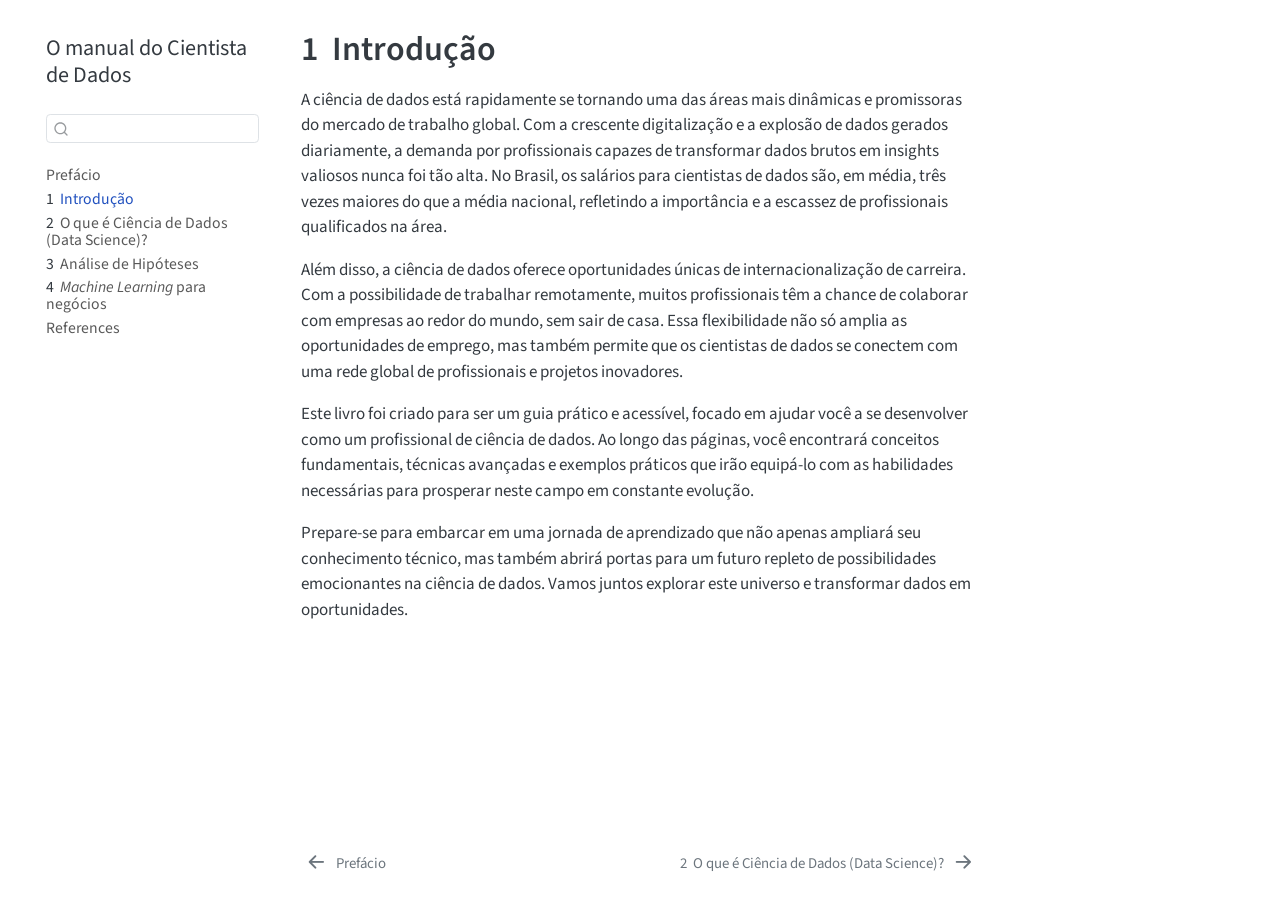
==== docs/intro.html @ 2fdbcfc5 "chore: update deploy" ====
<!DOCTYPE html>
<html xmlns="http://www.w3.org/1999/xhtml" lang="en" xml:lang="en"><head>

<meta charset="utf-8">
<meta name="generator" content="quarto-1.5.57">

<meta name="viewport" content="width=device-width, initial-scale=1.0, user-scalable=yes">


<title>1&nbsp; Introdução – O manual do Cientista de Dados</title>
<style>
code{white-space: pre-wrap;}
span.smallcaps{font-variant: small-caps;}
div.columns{display: flex; gap: min(4vw, 1.5em);}
div.column{flex: auto; overflow-x: auto;}
div.hanging-indent{margin-left: 1.5em; text-indent: -1.5em;}
ul.task-list{list-style: none;}
ul.task-list li input[type="checkbox"] {
  width: 0.8em;
  margin: 0 0.8em 0.2em -1em; /* quarto-specific, see https://github.com/quarto-dev/quarto-cli/issues/4556 */ 
  vertical-align: middle;
}
</style>


<script src="site_libs/quarto-nav/quarto-nav.js"></script>
<script src="site_libs/quarto-nav/headroom.min.js"></script>
<script src="site_libs/clipboard/clipboard.min.js"></script>
<script src="site_libs/quarto-search/autocomplete.umd.js"></script>
<script src="site_libs/quarto-search/fuse.min.js"></script>
<script src="site_libs/quarto-search/quarto-search.js"></script>
<meta name="quarto:offset" content="./">
<link href="./o_que_e_ds.html" rel="next">
<link href="./index.html" rel="prev">
<script src="site_libs/quarto-html/quarto.js"></script>
<script src="site_libs/quarto-html/popper.min.js"></script>
<script src="site_libs/quarto-html/tippy.umd.min.js"></script>
<script src="site_libs/quarto-html/anchor.min.js"></script>
<link href="site_libs/quarto-html/tippy.css" rel="stylesheet">
<link href="site_libs/quarto-html/quarto-syntax-highlighting.css" rel="stylesheet" id="quarto-text-highlighting-styles">
<script src="site_libs/bootstrap/bootstrap.min.js"></script>
<link href="site_libs/bootstrap/bootstrap-icons.css" rel="stylesheet">
<link href="site_libs/bootstrap/bootstrap.min.css" rel="stylesheet" id="quarto-bootstrap" data-mode="light">
<script id="quarto-search-options" type="application/json">{
  "location": "sidebar",
  "copy-button": false,
  "collapse-after": 3,
  "panel-placement": "start",
  "type": "textbox",
  "limit": 50,
  "keyboard-shortcut": [
    "f",
    "/",
    "s"
  ],
  "show-item-context": false,
  "language": {
    "search-no-results-text": "No results",
    "search-matching-documents-text": "matching documents",
    "search-copy-link-title": "Copy link to search",
    "search-hide-matches-text": "Hide additional matches",
    "search-more-match-text": "more match in this document",
    "search-more-matches-text": "more matches in this document",
    "search-clear-button-title": "Clear",
    "search-text-placeholder": "",
    "search-detached-cancel-button-title": "Cancel",
    "search-submit-button-title": "Submit",
    "search-label": "Search"
  }
}</script>


</head>

<body class="nav-sidebar floating">

<div id="quarto-search-results"></div>
  <header id="quarto-header" class="headroom fixed-top">
  <nav class="quarto-secondary-nav">
    <div class="container-fluid d-flex">
      <button type="button" class="quarto-btn-toggle btn" data-bs-toggle="collapse" role="button" data-bs-target=".quarto-sidebar-collapse-item" aria-controls="quarto-sidebar" aria-expanded="false" aria-label="Toggle sidebar navigation" onclick="if (window.quartoToggleHeadroom) { window.quartoToggleHeadroom(); }">
        <i class="bi bi-layout-text-sidebar-reverse"></i>
      </button>
        <nav class="quarto-page-breadcrumbs" aria-label="breadcrumb"><ol class="breadcrumb"><li class="breadcrumb-item"><a href="./intro.html"><span class="chapter-number">1</span>&nbsp; <span class="chapter-title">Introdução</span></a></li></ol></nav>
        <a class="flex-grow-1" role="navigation" data-bs-toggle="collapse" data-bs-target=".quarto-sidebar-collapse-item" aria-controls="quarto-sidebar" aria-expanded="false" aria-label="Toggle sidebar navigation" onclick="if (window.quartoToggleHeadroom) { window.quartoToggleHeadroom(); }">      
        </a>
      <button type="button" class="btn quarto-search-button" aria-label="Search" onclick="window.quartoOpenSearch();">
        <i class="bi bi-search"></i>
      </button>
    </div>
  </nav>
</header>
<!-- content -->
<div id="quarto-content" class="quarto-container page-columns page-rows-contents page-layout-article">
<!-- sidebar -->
  <nav id="quarto-sidebar" class="sidebar collapse collapse-horizontal quarto-sidebar-collapse-item sidebar-navigation floating overflow-auto">
    <div class="pt-lg-2 mt-2 text-left sidebar-header">
    <div class="sidebar-title mb-0 py-0">
      <a href="./">O manual do Cientista de Dados</a> 
    </div>
      </div>
        <div class="mt-2 flex-shrink-0 align-items-center">
        <div class="sidebar-search">
        <div id="quarto-search" class="" title="Search"></div>
        </div>
        </div>
    <div class="sidebar-menu-container"> 
    <ul class="list-unstyled mt-1">
        <li class="sidebar-item">
  <div class="sidebar-item-container"> 
  <a href="./index.html" class="sidebar-item-text sidebar-link">
 <span class="menu-text">Prefácio</span></a>
  </div>
</li>
        <li class="sidebar-item">
  <div class="sidebar-item-container"> 
  <a href="./intro.html" class="sidebar-item-text sidebar-link active">
 <span class="menu-text"><span class="chapter-number">1</span>&nbsp; <span class="chapter-title">Introdução</span></span></a>
  </div>
</li>
        <li class="sidebar-item">
  <div class="sidebar-item-container"> 
  <a href="./o_que_e_ds.html" class="sidebar-item-text sidebar-link">
 <span class="menu-text"><span class="chapter-number">2</span>&nbsp; <span class="chapter-title">O que é Ciência de Dados (Data Science)?</span></span></a>
  </div>
</li>
        <li class="sidebar-item">
  <div class="sidebar-item-container"> 
  <a href="./teste_de_hipoteses.html" class="sidebar-item-text sidebar-link">
 <span class="menu-text"><span class="chapter-number">3</span>&nbsp; <span class="chapter-title">Análise de Hipóteses</span></span></a>
  </div>
</li>
        <li class="sidebar-item">
  <div class="sidebar-item-container"> 
  <a href="./machine_learning.html" class="sidebar-item-text sidebar-link">
 <span class="menu-text"><span class="chapter-number">4</span>&nbsp; <span class="chapter-title"><em>Machine Learning</em> para negócios</span></span></a>
  </div>
</li>
        <li class="sidebar-item">
  <div class="sidebar-item-container"> 
  <a href="./references.html" class="sidebar-item-text sidebar-link">
 <span class="menu-text">References</span></a>
  </div>
</li>
    </ul>
    </div>
</nav>
<div id="quarto-sidebar-glass" class="quarto-sidebar-collapse-item" data-bs-toggle="collapse" data-bs-target=".quarto-sidebar-collapse-item"></div>
<!-- margin-sidebar -->
    <div id="quarto-margin-sidebar" class="sidebar margin-sidebar zindex-bottom">
        
    </div>
<!-- main -->
<main class="content" id="quarto-document-content">

<header id="title-block-header" class="quarto-title-block default">
<div class="quarto-title">
<h1 class="title"><span class="chapter-number">1</span>&nbsp; <span class="chapter-title">Introdução</span></h1>
</div>



<div class="quarto-title-meta">

    
  
    
  </div>
  


</header>


<p>A ciência de dados está rapidamente se tornando uma das áreas mais dinâmicas e promissoras do mercado de trabalho global. Com a crescente digitalização e a explosão de dados gerados diariamente, a demanda por profissionais capazes de transformar dados brutos em insights valiosos nunca foi tão alta. No Brasil, os salários para cientistas de dados são, em média, três vezes maiores do que a média nacional, refletindo a importância e a escassez de profissionais qualificados na área.</p>
<p>Além disso, a ciência de dados oferece oportunidades únicas de internacionalização de carreira. Com a possibilidade de trabalhar remotamente, muitos profissionais têm a chance de colaborar com empresas ao redor do mundo, sem sair de casa. Essa flexibilidade não só amplia as oportunidades de emprego, mas também permite que os cientistas de dados se conectem com uma rede global de profissionais e projetos inovadores.</p>
<p>Este livro foi criado para ser um guia prático e acessível, focado em ajudar você a se desenvolver como um profissional de ciência de dados. Ao longo das páginas, você encontrará conceitos fundamentais, técnicas avançadas e exemplos práticos que irão equipá-lo com as habilidades necessárias para prosperar neste campo em constante evolução.</p>
<p>Prepare-se para embarcar em uma jornada de aprendizado que não apenas ampliará seu conhecimento técnico, mas também abrirá portas para um futuro repleto de possibilidades emocionantes na ciência de dados. Vamos juntos explorar este universo e transformar dados em oportunidades.</p>



</main> <!-- /main -->
<script id="quarto-html-after-body" type="application/javascript">
window.document.addEventListener("DOMContentLoaded", function (event) {
  const toggleBodyColorMode = (bsSheetEl) => {
    const mode = bsSheetEl.getAttribute("data-mode");
    const bodyEl = window.document.querySelector("body");
    if (mode === "dark") {
      bodyEl.classList.add("quarto-dark");
      bodyEl.classList.remove("quarto-light");
    } else {
      bodyEl.classList.add("quarto-light");
      bodyEl.classList.remove("quarto-dark");
    }
  }
  const toggleBodyColorPrimary = () => {
    const bsSheetEl = window.document.querySelector("link#quarto-bootstrap");
    if (bsSheetEl) {
      toggleBodyColorMode(bsSheetEl);
    }
  }
  toggleBodyColorPrimary();  
  const icon = "";
  const anchorJS = new window.AnchorJS();
  anchorJS.options = {
    placement: 'right',
    icon: icon
  };
  anchorJS.add('.anchored');
  const isCodeAnnotation = (el) => {
    for (const clz of el.classList) {
      if (clz.startsWith('code-annotation-')) {                     
        return true;
      }
    }
    return false;
  }
  const onCopySuccess = function(e) {
    // button target
    const button = e.trigger;
    // don't keep focus
    button.blur();
    // flash "checked"
    button.classList.add('code-copy-button-checked');
    var currentTitle = button.getAttribute("title");
    button.setAttribute("title", "Copied!");
    let tooltip;
    if (window.bootstrap) {
      button.setAttribute("data-bs-toggle", "tooltip");
      button.setAttribute("data-bs-placement", "left");
      button.setAttribute("data-bs-title", "Copied!");
      tooltip = new bootstrap.Tooltip(button, 
        { trigger: "manual", 
          customClass: "code-copy-button-tooltip",
          offset: [0, -8]});
      tooltip.show();    
    }
    setTimeout(function() {
      if (tooltip) {
        tooltip.hide();
        button.removeAttribute("data-bs-title");
        button.removeAttribute("data-bs-toggle");
        button.removeAttribute("data-bs-placement");
      }
      button.setAttribute("title", currentTitle);
      button.classList.remove('code-copy-button-checked');
    }, 1000);
    // clear code selection
    e.clearSelection();
  }
  const getTextToCopy = function(trigger) {
      const codeEl = trigger.previousElementSibling.cloneNode(true);
      for (const childEl of codeEl.children) {
        if (isCodeAnnotation(childEl)) {
          childEl.remove();
        }
      }
      return codeEl.innerText;
  }
  const clipboard = new window.ClipboardJS('.code-copy-button:not([data-in-quarto-modal])', {
    text: getTextToCopy
  });
  clipboard.on('success', onCopySuccess);
  if (window.document.getElementById('quarto-embedded-source-code-modal')) {
    // For code content inside modals, clipBoardJS needs to be initialized with a container option
    // TODO: Check when it could be a function (https://github.com/zenorocha/clipboard.js/issues/860)
    const clipboardModal = new window.ClipboardJS('.code-copy-button[data-in-quarto-modal]', {
      text: getTextToCopy,
      container: window.document.getElementById('quarto-embedded-source-code-modal')
    });
    clipboardModal.on('success', onCopySuccess);
  }
    var localhostRegex = new RegExp(/^(?:http|https):\/\/localhost\:?[0-9]*\//);
    var mailtoRegex = new RegExp(/^mailto:/);
      var filterRegex = new RegExp('/' + window.location.host + '/');
    var isInternal = (href) => {
        return filterRegex.test(href) || localhostRegex.test(href) || mailtoRegex.test(href);
    }
    // Inspect non-navigation links and adorn them if external
 	var links = window.document.querySelectorAll('a[href]:not(.nav-link):not(.navbar-brand):not(.toc-action):not(.sidebar-link):not(.sidebar-item-toggle):not(.pagination-link):not(.no-external):not([aria-hidden]):not(.dropdown-item):not(.quarto-navigation-tool):not(.about-link)');
    for (var i=0; i<links.length; i++) {
      const link = links[i];
      if (!isInternal(link.href)) {
        // undo the damage that might have been done by quarto-nav.js in the case of
        // links that we want to consider external
        if (link.dataset.originalHref !== undefined) {
          link.href = link.dataset.originalHref;
        }
      }
    }
  function tippyHover(el, contentFn, onTriggerFn, onUntriggerFn) {
    const config = {
      allowHTML: true,
      maxWidth: 500,
      delay: 100,
      arrow: false,
      appendTo: function(el) {
          return el.parentElement;
      },
      interactive: true,
      interactiveBorder: 10,
      theme: 'quarto',
      placement: 'bottom-start',
    };
    if (contentFn) {
      config.content = contentFn;
    }
    if (onTriggerFn) {
      config.onTrigger = onTriggerFn;
    }
    if (onUntriggerFn) {
      config.onUntrigger = onUntriggerFn;
    }
    window.tippy(el, config); 
  }
  const noterefs = window.document.querySelectorAll('a[role="doc-noteref"]');
  for (var i=0; i<noterefs.length; i++) {
    const ref = noterefs[i];
    tippyHover(ref, function() {
      // use id or data attribute instead here
      let href = ref.getAttribute('data-footnote-href') || ref.getAttribute('href');
      try { href = new URL(href).hash; } catch {}
      const id = href.replace(/^#\/?/, "");
      const note = window.document.getElementById(id);
      if (note) {
        return note.innerHTML;
      } else {
        return "";
      }
    });
  }
  const xrefs = window.document.querySelectorAll('a.quarto-xref');
  const processXRef = (id, note) => {
    // Strip column container classes
    const stripColumnClz = (el) => {
      el.classList.remove("page-full", "page-columns");
      if (el.children) {
        for (const child of el.children) {
          stripColumnClz(child);
        }
      }
    }
    stripColumnClz(note)
    if (id === null || id.startsWith('sec-')) {
      // Special case sections, only their first couple elements
      const container = document.createElement("div");
      if (note.children && note.children.length > 2) {
        container.appendChild(note.children[0].cloneNode(true));
        for (let i = 1; i < note.children.length; i++) {
          const child = note.children[i];
          if (child.tagName === "P" && child.innerText === "") {
            continue;
          } else {
            container.appendChild(child.cloneNode(true));
            break;
          }
        }
        if (window.Quarto?.typesetMath) {
          window.Quarto.typesetMath(container);
        }
        return container.innerHTML
      } else {
        if (window.Quarto?.typesetMath) {
          window.Quarto.typesetMath(note);
        }
        return note.innerHTML;
      }
    } else {
      // Remove any anchor links if they are present
      const anchorLink = note.querySelector('a.anchorjs-link');
      if (anchorLink) {
        anchorLink.remove();
      }
      if (window.Quarto?.typesetMath) {
        window.Quarto.typesetMath(note);
      }
      // TODO in 1.5, we should make sure this works without a callout special case
      if (note.classList.contains("callout")) {
        return note.outerHTML;
      } else {
        return note.innerHTML;
      }
    }
  }
  for (var i=0; i<xrefs.length; i++) {
    const xref = xrefs[i];
    tippyHover(xref, undefined, function(instance) {
      instance.disable();
      let url = xref.getAttribute('href');
      let hash = undefined; 
      if (url.startsWith('#')) {
        hash = url;
      } else {
        try { hash = new URL(url).hash; } catch {}
      }
      if (hash) {
        const id = hash.replace(/^#\/?/, "");
        const note = window.document.getElementById(id);
        if (note !== null) {
          try {
            const html = processXRef(id, note.cloneNode(true));
            instance.setContent(html);
          } finally {
            instance.enable();
            instance.show();
          }
        } else {
          // See if we can fetch this
          fetch(url.split('#')[0])
          .then(res => res.text())
          .then(html => {
            const parser = new DOMParser();
            const htmlDoc = parser.parseFromString(html, "text/html");
            const note = htmlDoc.getElementById(id);
            if (note !== null) {
              const html = processXRef(id, note);
              instance.setContent(html);
            } 
          }).finally(() => {
            instance.enable();
            instance.show();
          });
        }
      } else {
        // See if we can fetch a full url (with no hash to target)
        // This is a special case and we should probably do some content thinning / targeting
        fetch(url)
        .then(res => res.text())
        .then(html => {
          const parser = new DOMParser();
          const htmlDoc = parser.parseFromString(html, "text/html");
          const note = htmlDoc.querySelector('main.content');
          if (note !== null) {
            // This should only happen for chapter cross references
            // (since there is no id in the URL)
            // remove the first header
            if (note.children.length > 0 && note.children[0].tagName === "HEADER") {
              note.children[0].remove();
            }
            const html = processXRef(null, note);
            instance.setContent(html);
          } 
        }).finally(() => {
          instance.enable();
          instance.show();
        });
      }
    }, function(instance) {
    });
  }
      let selectedAnnoteEl;
      const selectorForAnnotation = ( cell, annotation) => {
        let cellAttr = 'data-code-cell="' + cell + '"';
        let lineAttr = 'data-code-annotation="' +  annotation + '"';
        const selector = 'span[' + cellAttr + '][' + lineAttr + ']';
        return selector;
      }
      const selectCodeLines = (annoteEl) => {
        const doc = window.document;
        const targetCell = annoteEl.getAttribute("data-target-cell");
        const targetAnnotation = annoteEl.getAttribute("data-target-annotation");
        const annoteSpan = window.document.querySelector(selectorForAnnotation(targetCell, targetAnnotation));
        const lines = annoteSpan.getAttribute("data-code-lines").split(",");
        const lineIds = lines.map((line) => {
          return targetCell + "-" + line;
        })
        let top = null;
        let height = null;
        let parent = null;
        if (lineIds.length > 0) {
            //compute the position of the single el (top and bottom and make a div)
            const el = window.document.getElementById(lineIds[0]);
            top = el.offsetTop;
            height = el.offsetHeight;
            parent = el.parentElement.parentElement;
          if (lineIds.length > 1) {
            const lastEl = window.document.getElementById(lineIds[lineIds.length - 1]);
            const bottom = lastEl.offsetTop + lastEl.offsetHeight;
            height = bottom - top;
          }
          if (top !== null && height !== null && parent !== null) {
            // cook up a div (if necessary) and position it 
            let div = window.document.getElementById("code-annotation-line-highlight");
            if (div === null) {
              div = window.document.createElement("div");
              div.setAttribute("id", "code-annotation-line-highlight");
              div.style.position = 'absolute';
              parent.appendChild(div);
            }
            div.style.top = top - 2 + "px";
            div.style.height = height + 4 + "px";
            div.style.left = 0;
            let gutterDiv = window.document.getElementById("code-annotation-line-highlight-gutter");
            if (gutterDiv === null) {
              gutterDiv = window.document.createElement("div");
              gutterDiv.setAttribute("id", "code-annotation-line-highlight-gutter");
              gutterDiv.style.position = 'absolute';
              const codeCell = window.document.getElementById(targetCell);
              const gutter = codeCell.querySelector('.code-annotation-gutter');
              gutter.appendChild(gutterDiv);
            }
            gutterDiv.style.top = top - 2 + "px";
            gutterDiv.style.height = height + 4 + "px";
          }
          selectedAnnoteEl = annoteEl;
        }
      };
      const unselectCodeLines = () => {
        const elementsIds = ["code-annotation-line-highlight", "code-annotation-line-highlight-gutter"];
        elementsIds.forEach((elId) => {
          const div = window.document.getElementById(elId);
          if (div) {
            div.remove();
          }
        });
        selectedAnnoteEl = undefined;
      };
        // Handle positioning of the toggle
    window.addEventListener(
      "resize",
      throttle(() => {
        elRect = undefined;
        if (selectedAnnoteEl) {
          selectCodeLines(selectedAnnoteEl);
        }
      }, 10)
    );
    function throttle(fn, ms) {
    let throttle = false;
    let timer;
      return (...args) => {
        if(!throttle) { // first call gets through
            fn.apply(this, args);
            throttle = true;
        } else { // all the others get throttled
            if(timer) clearTimeout(timer); // cancel #2
            timer = setTimeout(() => {
              fn.apply(this, args);
              timer = throttle = false;
            }, ms);
        }
      };
    }
      // Attach click handler to the DT
      const annoteDls = window.document.querySelectorAll('dt[data-target-cell]');
      for (const annoteDlNode of annoteDls) {
        annoteDlNode.addEventListener('click', (event) => {
          const clickedEl = event.target;
          if (clickedEl !== selectedAnnoteEl) {
            unselectCodeLines();
            const activeEl = window.document.querySelector('dt[data-target-cell].code-annotation-active');
            if (activeEl) {
              activeEl.classList.remove('code-annotation-active');
            }
            selectCodeLines(clickedEl);
            clickedEl.classList.add('code-annotation-active');
          } else {
            // Unselect the line
            unselectCodeLines();
            clickedEl.classList.remove('code-annotation-active');
          }
        });
      }
  const findCites = (el) => {
    const parentEl = el.parentElement;
    if (parentEl) {
      const cites = parentEl.dataset.cites;
      if (cites) {
        return {
          el,
          cites: cites.split(' ')
        };
      } else {
        return findCites(el.parentElement)
      }
    } else {
      return undefined;
    }
  };
  var bibliorefs = window.document.querySelectorAll('a[role="doc-biblioref"]');
  for (var i=0; i<bibliorefs.length; i++) {
    const ref = bibliorefs[i];
    const citeInfo = findCites(ref);
    if (citeInfo) {
      tippyHover(citeInfo.el, function() {
        var popup = window.document.createElement('div');
        citeInfo.cites.forEach(function(cite) {
          var citeDiv = window.document.createElement('div');
          citeDiv.classList.add('hanging-indent');
          citeDiv.classList.add('csl-entry');
          var biblioDiv = window.document.getElementById('ref-' + cite);
          if (biblioDiv) {
            citeDiv.innerHTML = biblioDiv.innerHTML;
          }
          popup.appendChild(citeDiv);
        });
        return popup.innerHTML;
      });
    }
  }
});
</script>
<nav class="page-navigation">
  <div class="nav-page nav-page-previous">
      <a href="./index.html" class="pagination-link" aria-label="Prefácio">
        <i class="bi bi-arrow-left-short"></i> <span class="nav-page-text">Prefácio</span>
      </a>          
  </div>
  <div class="nav-page nav-page-next">
      <a href="./o_que_e_ds.html" class="pagination-link" aria-label="O que é Ciência de Dados (Data Science)?">
        <span class="nav-page-text"><span class="chapter-number">2</span>&nbsp; <span class="chapter-title">O que é Ciência de Dados (Data Science)?</span></span> <i class="bi bi-arrow-right-short"></i>
      </a>
  </div>
</nav>
</div> <!-- /content -->




</body></html>
---- docs/site_libs/quarto-html/tippy.css ----
.tippy-box[data-animation=fade][data-state=hidden]{opacity:0}[data-tippy-root]{max-width:calc(100vw - 10px)}.tippy-box{position:relative;background-color:#333;color:#fff;border-radius:4px;font-size:14px;line-height:1.4;white-space:normal;outline:0;transition-property:transform,visibility,opacity}.tippy-box[data-placement^=top]>.tippy-arrow{bottom:0}.tippy-box[data-placement^=top]>.tippy-arrow:before{bottom:-7px;left:0;border-width:8px 8px 0;border-top-color:initial;transform-origin:center top}.tippy-box[data-placement^=bottom]>.tippy-arrow{top:0}.tippy-box[data-placement^=bottom]>.tippy-arrow:before{top:-7px;left:0;border-width:0 8px 8px;border-bottom-color:initial;transform-origin:center bottom}.tippy-box[data-placement^=left]>.tippy-arrow{right:0}.tippy-box[data-placement^=left]>.tippy-arrow:before{border-width:8px 0 8px 8px;border-left-color:initial;right:-7px;transform-origin:center left}.tippy-box[data-placement^=right]>.tippy-arrow{left:0}.tippy-box[data-placement^=right]>.tippy-arrow:before{left:-7px;border-width:8px 8px 8px 0;border-right-color:initial;transform-origin:center right}.tippy-box[data-inertia][data-state=visible]{transition-timing-function:cubic-bezier(.54,1.5,.38,1.11)}.tippy-arrow{width:16px;height:16px;color:#333}.tippy-arrow:before{content:"";position:absolute;border-color:transparent;border-style:solid}.tippy-content{position:relative;padding:5px 9px;z-index:1}
---- docs/site_libs/quarto-html/quarto-syntax-highlighting.css ----
/* quarto syntax highlight colors */
:root {
  --quarto-hl-ot-color: #003B4F;
  --quarto-hl-at-color: #657422;
  --quarto-hl-ss-color: #20794D;
  --quarto-hl-an-color: #5E5E5E;
  --quarto-hl-fu-color: #4758AB;
  --quarto-hl-st-color: #20794D;
  --quarto-hl-cf-color: #003B4F;
  --quarto-hl-op-color: #5E5E5E;
  --quarto-hl-er-color: #AD0000;
  --quarto-hl-bn-color: #AD0000;
  --quarto-hl-al-color: #AD0000;
  --quarto-hl-va-color: #111111;
  --quarto-hl-bu-color: inherit;
  --quarto-hl-ex-color: inherit;
  --quarto-hl-pp-color: #AD0000;
  --quarto-hl-in-color: #5E5E5E;
  --quarto-hl-vs-color: #20794D;
  --quarto-hl-wa-color: #5E5E5E;
  --quarto-hl-do-color: #5E5E5E;
  --quarto-hl-im-color: #00769E;
  --quarto-hl-ch-color: #20794D;
  --quarto-hl-dt-color: #AD0000;
  --quarto-hl-fl-color: #AD0000;
  --quarto-hl-co-color: #5E5E5E;
  --quarto-hl-cv-color: #5E5E5E;
  --quarto-hl-cn-color: #8f5902;
  --quarto-hl-sc-color: #5E5E5E;
  --quarto-hl-dv-color: #AD0000;
  --quarto-hl-kw-color: #003B4F;
}

/* other quarto variables */
:root {
  --quarto-font-monospace: SFMono-Regular, Menlo, Monaco, Consolas, "Liberation Mono", "Courier New", monospace;
}

pre > code.sourceCode > span {
  color: #003B4F;
}

code span {
  color: #003B4F;
}

code.sourceCode > span {
  color: #003B4F;
}

div.sourceCode,
div.sourceCode pre.sourceCode {
  color: #003B4F;
}

code span.ot {
  color: #003B4F;
  font-style: inherit;
}

code span.at {
  color: #657422;
  font-style: inherit;
}

code span.ss {
  color: #20794D;
  font-style: inherit;
}

code span.an {
  color: #5E5E5E;
  font-style: inherit;
}

code span.fu {
  color: #4758AB;
  font-style: inherit;
}

code span.st {
  color: #20794D;
  font-style: inherit;
}

code span.cf {
  color: #003B4F;
  font-weight: bold;
  font-style: inherit;
}

code span.op {
  color: #5E5E5E;
  font-style: inherit;
}

code span.er {
  color: #AD0000;
  font-style: inherit;
}

code span.bn {
  color: #AD0000;
  font-style: inherit;
}

code span.al {
  color: #AD0000;
  font-style: inherit;
}

code span.va {
  color: #111111;
  font-style: inherit;
}

code span.bu {
  font-style: inherit;
}

code span.ex {
  font-style: inherit;
}

code span.pp {
  color: #AD0000;
  font-style: inherit;
}

code span.in {
  color: #5E5E5E;
  font-style: inherit;
}

code span.vs {
  color: #20794D;
  font-style: inherit;
}

code span.wa {
  color: #5E5E5E;
  font-style: italic;
}

code span.do {
  color: #5E5E5E;
  font-style: italic;
}

code span.im {
  color: #00769E;
  font-style: inherit;
}

code span.ch {
  color: #20794D;
  font-style: inherit;
}

code span.dt {
  color: #AD0000;
  font-style: inherit;
}

code span.fl {
  color: #AD0000;
  font-style: inherit;
}

code span.co {
  color: #5E5E5E;
  font-style: inherit;
}

code span.cv {
  color: #5E5E5E;
  font-style: italic;
}

code span.cn {
  color: #8f5902;
  font-style: inherit;
}

code span.sc {
  color: #5E5E5E;
  font-style: inherit;
}

code span.dv {
  color: #AD0000;
  font-style: inherit;
}

code span.kw {
  color: #003B4F;
  font-weight: bold;
  font-style: inherit;
}

.prevent-inlining {
  content: "</";
}

/*# sourceMappingURL=debc5d5d77c3f9108843748ff7464032.css.map */
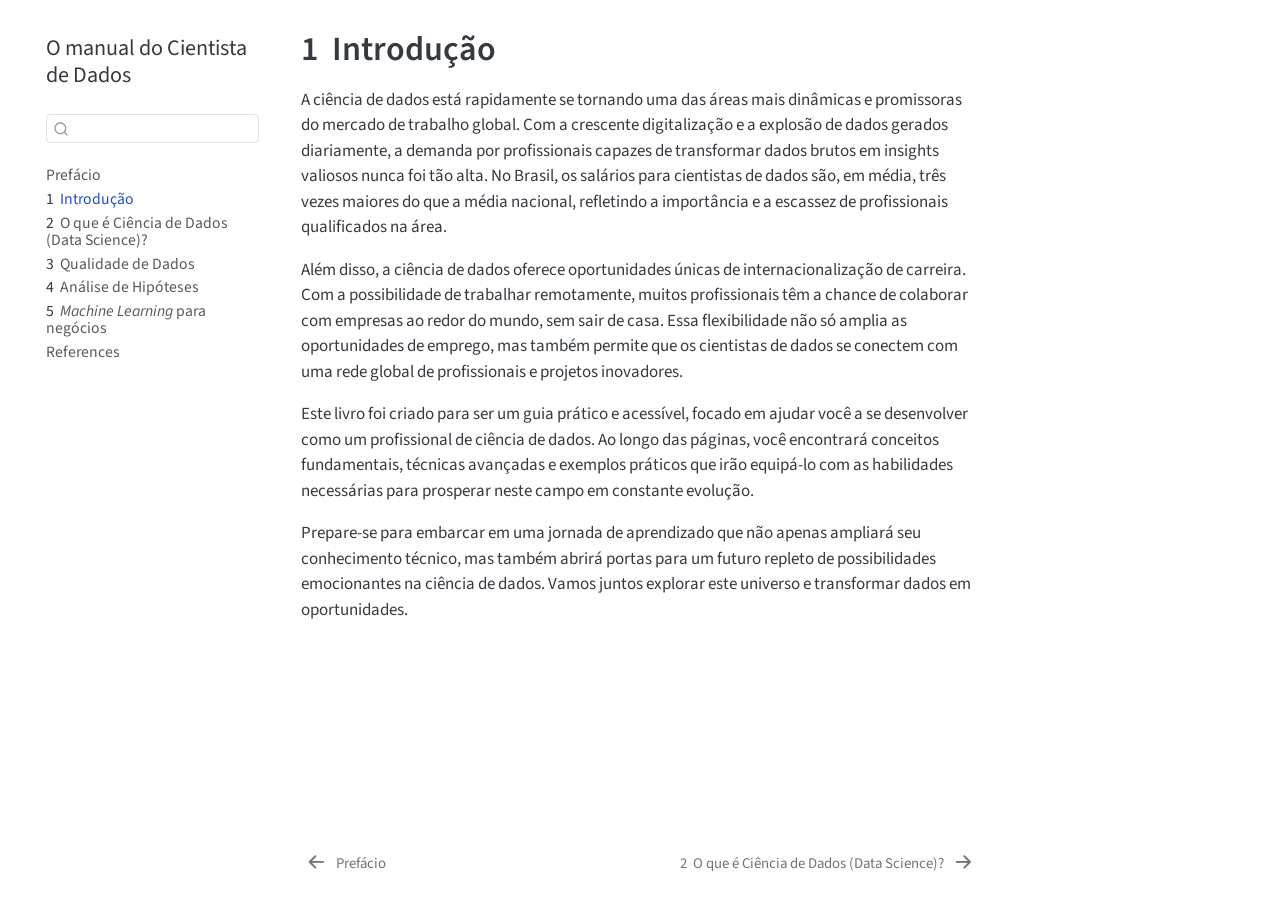
==== commit b40f0c0c: "chore: adicionando conteudo sobre qualidade de dados" ====
--- a/docs/intro.html
+++ b/docs/intro.html
@@ -126,14 +126,20 @@
 </li>
         <li class="sidebar-item">
   <div class="sidebar-item-container"> 
+  <a href="./qualidade_de_dados.html" class="sidebar-item-text sidebar-link">
+ <span class="menu-text"><span class="chapter-number">3</span>&nbsp; <span class="chapter-title">Qualidade de Dados</span></span></a>
+  </div>
+</li>
+        <li class="sidebar-item">
+  <div class="sidebar-item-container"> 
   <a href="./teste_de_hipoteses.html" class="sidebar-item-text sidebar-link">
- <span class="menu-text"><span class="chapter-number">3</span>&nbsp; <span class="chapter-title">Análise de Hipóteses</span></span></a>
+ <span class="menu-text"><span class="chapter-number">4</span>&nbsp; <span class="chapter-title">Análise de Hipóteses</span></span></a>
   </div>
 </li>
         <li class="sidebar-item">
   <div class="sidebar-item-container"> 
   <a href="./machine_learning.html" class="sidebar-item-text sidebar-link">
- <span class="menu-text"><span class="chapter-number">4</span>&nbsp; <span class="chapter-title"><em>Machine Learning</em> para negócios</span></span></a>
+ <span class="menu-text"><span class="chapter-number">5</span>&nbsp; <span class="chapter-title"><em>Machine Learning</em> para negócios</span></span></a>
   </div>
 </li>
         <li class="sidebar-item">
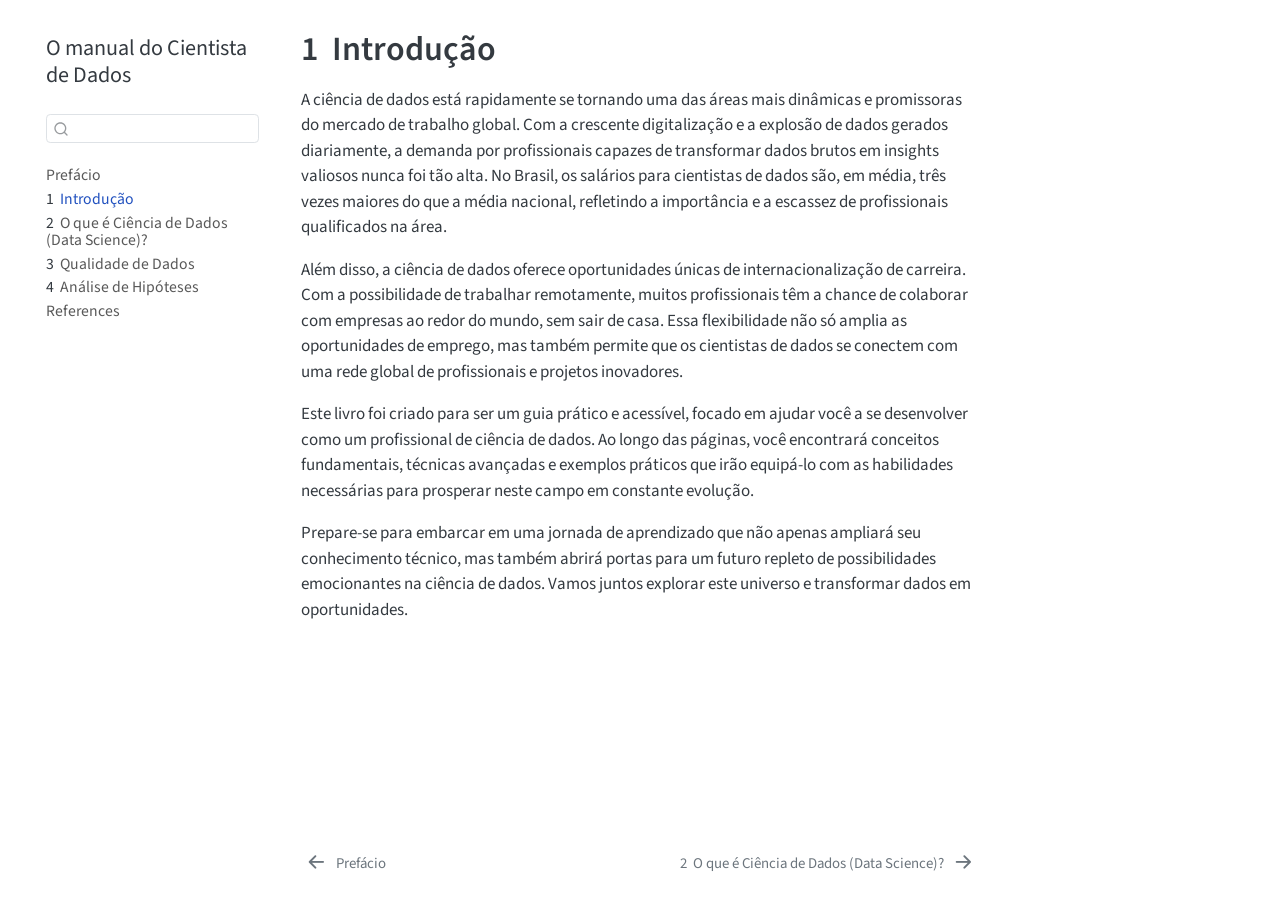
==== commit 7808a752: "fix: warning with div" ====
--- a/docs/intro.html
+++ b/docs/intro.html
@@ -2,7 +2,7 @@
 <html xmlns="http://www.w3.org/1999/xhtml" lang="en" xml:lang="en"><head>
 
 <meta charset="utf-8">
-<meta name="generator" content="quarto-1.5.57">
+<meta name="generator" content="quarto-1.6.40">
 
 <meta name="viewport" content="width=device-width, initial-scale=1.0, user-scalable=yes">
 
@@ -37,10 +37,10 @@
 <script src="site_libs/quarto-html/tippy.umd.min.js"></script>
 <script src="site_libs/quarto-html/anchor.min.js"></script>
 <link href="site_libs/quarto-html/tippy.css" rel="stylesheet">
-<link href="site_libs/quarto-html/quarto-syntax-highlighting.css" rel="stylesheet" id="quarto-text-highlighting-styles">
+<link href="site_libs/quarto-html/quarto-syntax-highlighting-549806ee2085284f45b00abea8c6df48.css" rel="stylesheet" id="quarto-text-highlighting-styles">
 <script src="site_libs/bootstrap/bootstrap.min.js"></script>
 <link href="site_libs/bootstrap/bootstrap-icons.css" rel="stylesheet">
-<link href="site_libs/bootstrap/bootstrap.min.css" rel="stylesheet" id="quarto-bootstrap" data-mode="light">
+<link href="site_libs/bootstrap/bootstrap-626149efe8f5d16e1d391ba177679bf0.min.css" rel="stylesheet" append-hash="true" id="quarto-bootstrap" data-mode="light">
 <script id="quarto-search-options" type="application/json">{
   "location": "sidebar",
   "copy-button": false,
@@ -138,12 +138,6 @@
 </li>
         <li class="sidebar-item">
   <div class="sidebar-item-container"> 
-  <a href="./machine_learning.html" class="sidebar-item-text sidebar-link">
- <span class="menu-text"><span class="chapter-number">5</span>&nbsp; <span class="chapter-title"><em>Machine Learning</em> para negócios</span></span></a>
-  </div>
-</li>
-        <li class="sidebar-item">
-  <div class="sidebar-item-container"> 
   <a href="./references.html" class="sidebar-item-text sidebar-link">
  <span class="menu-text">References</span></a>
   </div>
@@ -268,8 +262,6 @@
   });
   clipboard.on('success', onCopySuccess);
   if (window.document.getElementById('quarto-embedded-source-code-modal')) {
-    // For code content inside modals, clipBoardJS needs to be initialized with a container option
-    // TODO: Check when it could be a function (https://github.com/zenorocha/clipboard.js/issues/860)
     const clipboardModal = new window.ClipboardJS('.code-copy-button[data-in-quarto-modal]', {
       text: getTextToCopy,
       container: window.document.getElementById('quarto-embedded-source-code-modal')
@@ -380,7 +372,6 @@
       if (window.Quarto?.typesetMath) {
         window.Quarto.typesetMath(note);
       }
-      // TODO in 1.5, we should make sure this works without a callout special case
       if (note.classList.contains("callout")) {
         return note.outerHTML;
       } else {
--- a/docs/site_libs/quarto-html/quarto-syntax-highlighting-549806ee2085284f45b00abea8c6df48.css
+++ b/docs/site_libs/quarto-html/quarto-syntax-highlighting-549806ee2085284f45b00abea8c6df48.css
@@ -0,0 +1,205 @@
+/* quarto syntax highlight colors */
+:root {
+  --quarto-hl-ot-color: #003B4F;
+  --quarto-hl-at-color: #657422;
+  --quarto-hl-ss-color: #20794D;
+  --quarto-hl-an-color: #5E5E5E;
+  --quarto-hl-fu-color: #4758AB;
+  --quarto-hl-st-color: #20794D;
+  --quarto-hl-cf-color: #003B4F;
+  --quarto-hl-op-color: #5E5E5E;
+  --quarto-hl-er-color: #AD0000;
+  --quarto-hl-bn-color: #AD0000;
+  --quarto-hl-al-color: #AD0000;
+  --quarto-hl-va-color: #111111;
+  --quarto-hl-bu-color: inherit;
+  --quarto-hl-ex-color: inherit;
+  --quarto-hl-pp-color: #AD0000;
+  --quarto-hl-in-color: #5E5E5E;
+  --quarto-hl-vs-color: #20794D;
+  --quarto-hl-wa-color: #5E5E5E;
+  --quarto-hl-do-color: #5E5E5E;
+  --quarto-hl-im-color: #00769E;
+  --quarto-hl-ch-color: #20794D;
+  --quarto-hl-dt-color: #AD0000;
+  --quarto-hl-fl-color: #AD0000;
+  --quarto-hl-co-color: #5E5E5E;
+  --quarto-hl-cv-color: #5E5E5E;
+  --quarto-hl-cn-color: #8f5902;
+  --quarto-hl-sc-color: #5E5E5E;
+  --quarto-hl-dv-color: #AD0000;
+  --quarto-hl-kw-color: #003B4F;
+}
+
+/* other quarto variables */
+:root {
+  --quarto-font-monospace: SFMono-Regular, Menlo, Monaco, Consolas, "Liberation Mono", "Courier New", monospace;
+}
+
+pre > code.sourceCode > span {
+  color: #003B4F;
+}
+
+code span {
+  color: #003B4F;
+}
+
+code.sourceCode > span {
+  color: #003B4F;
+}
+
+div.sourceCode,
+div.sourceCode pre.sourceCode {
+  color: #003B4F;
+}
+
+code span.ot {
+  color: #003B4F;
+  font-style: inherit;
+}
+
+code span.at {
+  color: #657422;
+  font-style: inherit;
+}
+
+code span.ss {
+  color: #20794D;
+  font-style: inherit;
+}
+
+code span.an {
+  color: #5E5E5E;
+  font-style: inherit;
+}
+
+code span.fu {
+  color: #4758AB;
+  font-style: inherit;
+}
+
+code span.st {
+  color: #20794D;
+  font-style: inherit;
+}
+
+code span.cf {
+  color: #003B4F;
+  font-weight: bold;
+  font-style: inherit;
+}
+
+code span.op {
+  color: #5E5E5E;
+  font-style: inherit;
+}
+
+code span.er {
+  color: #AD0000;
+  font-style: inherit;
+}
+
+code span.bn {
+  color: #AD0000;
+  font-style: inherit;
+}
+
+code span.al {
+  color: #AD0000;
+  font-style: inherit;
+}
+
+code span.va {
+  color: #111111;
+  font-style: inherit;
+}
+
+code span.bu {
+  font-style: inherit;
+}
+
+code span.ex {
+  font-style: inherit;
+}
+
+code span.pp {
+  color: #AD0000;
+  font-style: inherit;
+}
+
+code span.in {
+  color: #5E5E5E;
+  font-style: inherit;
+}
+
+code span.vs {
+  color: #20794D;
+  font-style: inherit;
+}
+
+code span.wa {
+  color: #5E5E5E;
+  font-style: italic;
+}
+
+code span.do {
+  color: #5E5E5E;
+  font-style: italic;
+}
+
+code span.im {
+  color: #00769E;
+  font-style: inherit;
+}
+
+code span.ch {
+  color: #20794D;
+  font-style: inherit;
+}
+
+code span.dt {
+  color: #AD0000;
+  font-style: inherit;
+}
+
+code span.fl {
+  color: #AD0000;
+  font-style: inherit;
+}
+
+code span.co {
+  color: #5E5E5E;
+  font-style: inherit;
+}
+
+code span.cv {
+  color: #5E5E5E;
+  font-style: italic;
+}
+
+code span.cn {
+  color: #8f5902;
+  font-style: inherit;
+}
+
+code span.sc {
+  color: #5E5E5E;
+  font-style: inherit;
+}
+
+code span.dv {
+  color: #AD0000;
+  font-style: inherit;
+}
+
+code span.kw {
+  color: #003B4F;
+  font-weight: bold;
+  font-style: inherit;
+}
+
+.prevent-inlining {
+  content: "</";
+}
+
+/*# sourceMappingURL=ae99138f4fbc2fb4c9f5e5cd69c22459.css.map */
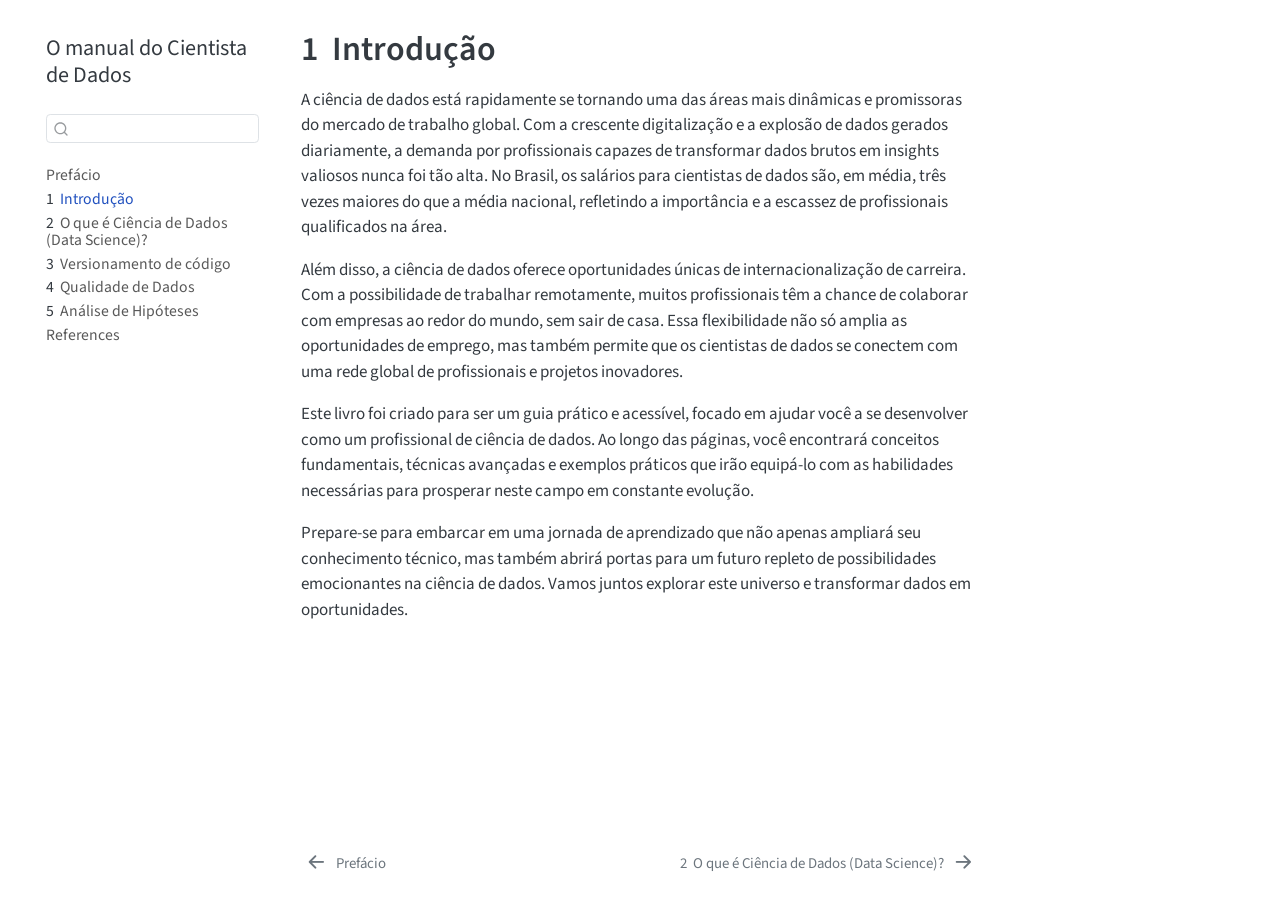
==== commit 4b9a3068: "feat: adding git" ====
--- a/docs/intro.html
+++ b/docs/intro.html
@@ -126,14 +126,20 @@
 </li>
         <li class="sidebar-item">
   <div class="sidebar-item-container"> 
+  <a href="./versionamento.html" class="sidebar-item-text sidebar-link">
+ <span class="menu-text"><span class="chapter-number">3</span>&nbsp; <span class="chapter-title">Versionamento de código</span></span></a>
+  </div>
+</li>
+        <li class="sidebar-item">
+  <div class="sidebar-item-container"> 
   <a href="./qualidade_de_dados.html" class="sidebar-item-text sidebar-link">
- <span class="menu-text"><span class="chapter-number">3</span>&nbsp; <span class="chapter-title">Qualidade de Dados</span></span></a>
+ <span class="menu-text"><span class="chapter-number">4</span>&nbsp; <span class="chapter-title">Qualidade de Dados</span></span></a>
   </div>
 </li>
         <li class="sidebar-item">
   <div class="sidebar-item-container"> 
   <a href="./teste_de_hipoteses.html" class="sidebar-item-text sidebar-link">
- <span class="menu-text"><span class="chapter-number">4</span>&nbsp; <span class="chapter-title">Análise de Hipóteses</span></span></a>
+ <span class="menu-text"><span class="chapter-number">5</span>&nbsp; <span class="chapter-title">Análise de Hipóteses</span></span></a>
   </div>
 </li>
         <li class="sidebar-item">
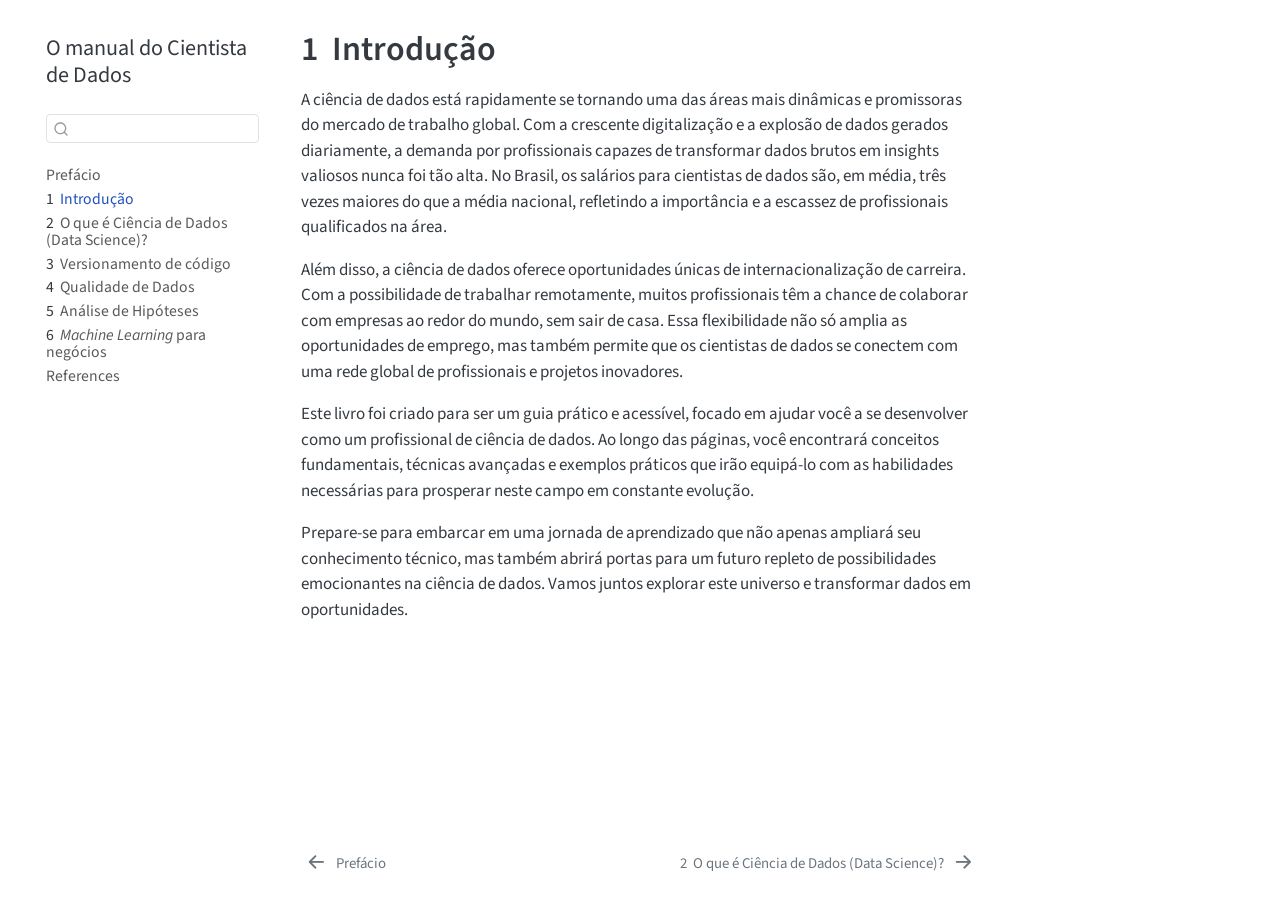
==== commit c05c6671: "feat: add gti versionnig" ====
--- a/docs/intro.html
+++ b/docs/intro.html
@@ -140,6 +140,12 @@
   <div class="sidebar-item-container"> 
   <a href="./teste_de_hipoteses.html" class="sidebar-item-text sidebar-link">
  <span class="menu-text"><span class="chapter-number">5</span>&nbsp; <span class="chapter-title">Análise de Hipóteses</span></span></a>
+  </div>
+</li>
+        <li class="sidebar-item">
+  <div class="sidebar-item-container"> 
+  <a href="./machine_learning.html" class="sidebar-item-text sidebar-link">
+ <span class="menu-text"><span class="chapter-number">6</span>&nbsp; <span class="chapter-title"><em>Machine Learning</em> para negócios</span></span></a>
   </div>
 </li>
         <li class="sidebar-item">
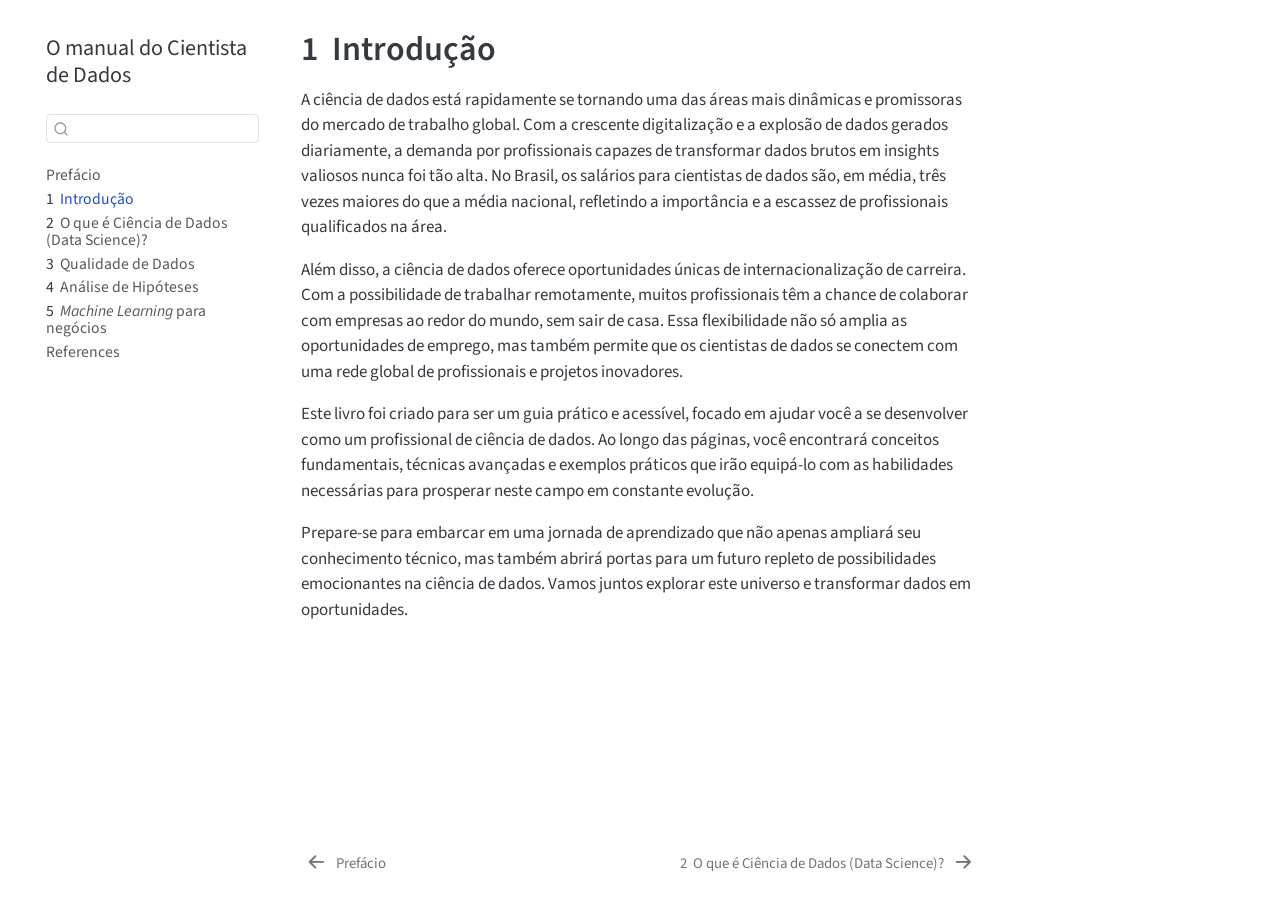
==== commit ba2c4f07: "feat: melhorias capitulo teste de hipoteses" ====
--- a/docs/intro.html
+++ b/docs/intro.html
@@ -126,26 +126,20 @@
 </li>
         <li class="sidebar-item">
   <div class="sidebar-item-container"> 
-  <a href="./versionamento.html" class="sidebar-item-text sidebar-link">
- <span class="menu-text"><span class="chapter-number">3</span>&nbsp; <span class="chapter-title">Versionamento de código</span></span></a>
-  </div>
-</li>
-        <li class="sidebar-item">
-  <div class="sidebar-item-container"> 
   <a href="./qualidade_de_dados.html" class="sidebar-item-text sidebar-link">
- <span class="menu-text"><span class="chapter-number">4</span>&nbsp; <span class="chapter-title">Qualidade de Dados</span></span></a>
+ <span class="menu-text"><span class="chapter-number">3</span>&nbsp; <span class="chapter-title">Qualidade de Dados</span></span></a>
   </div>
 </li>
         <li class="sidebar-item">
   <div class="sidebar-item-container"> 
   <a href="./teste_de_hipoteses.html" class="sidebar-item-text sidebar-link">
- <span class="menu-text"><span class="chapter-number">5</span>&nbsp; <span class="chapter-title">Análise de Hipóteses</span></span></a>
+ <span class="menu-text"><span class="chapter-number">4</span>&nbsp; <span class="chapter-title">Análise de Hipóteses</span></span></a>
   </div>
 </li>
         <li class="sidebar-item">
   <div class="sidebar-item-container"> 
   <a href="./machine_learning.html" class="sidebar-item-text sidebar-link">
- <span class="menu-text"><span class="chapter-number">6</span>&nbsp; <span class="chapter-title"><em>Machine Learning</em> para negócios</span></span></a>
+ <span class="menu-text"><span class="chapter-number">5</span>&nbsp; <span class="chapter-title"><em>Machine Learning</em> para negócios</span></span></a>
   </div>
 </li>
         <li class="sidebar-item">
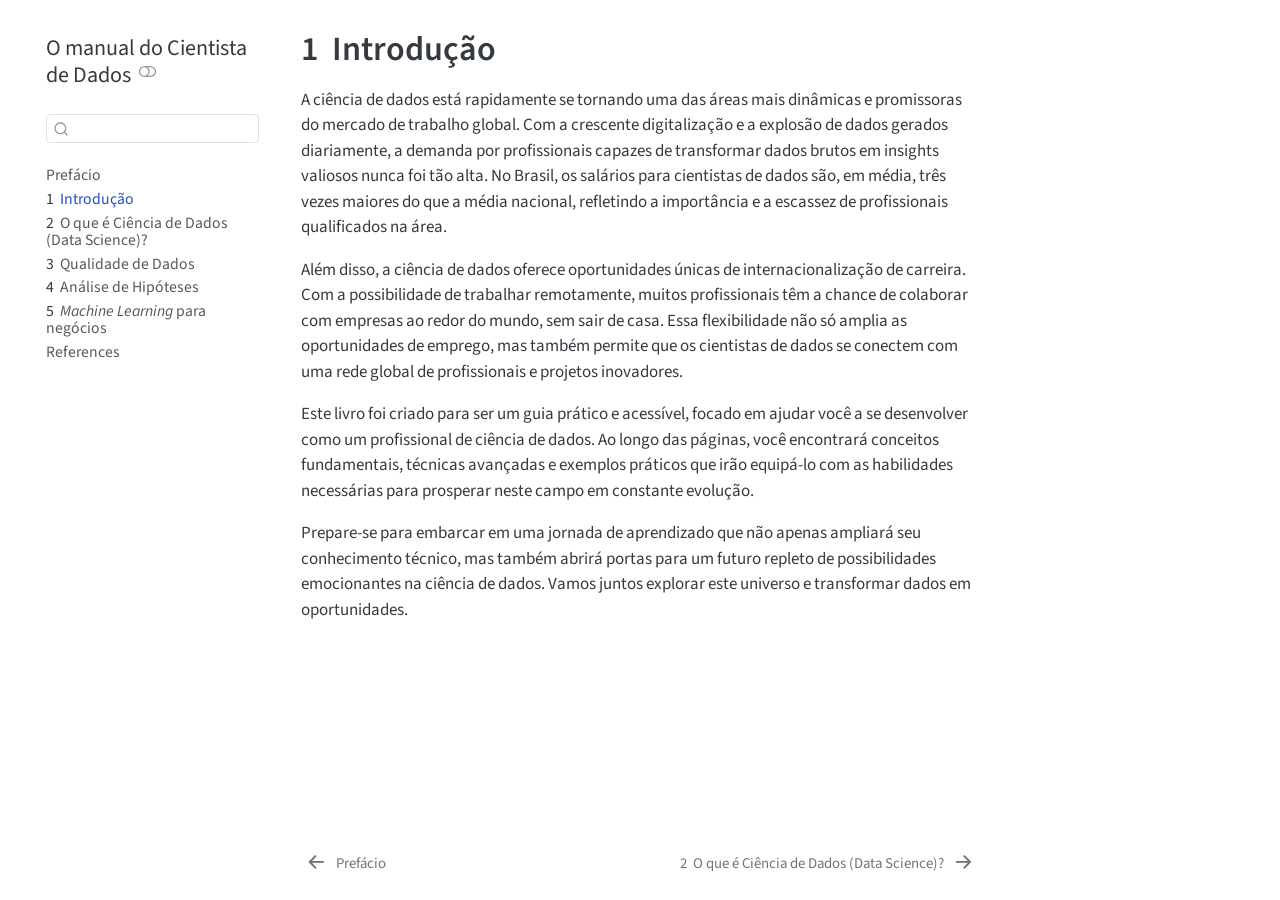
==== commit 1a8eea01: "chore: melhorias no teste de hipoteses" ====
--- a/docs/intro.html
+++ b/docs/intro.html
@@ -37,10 +37,12 @@
 <script src="site_libs/quarto-html/tippy.umd.min.js"></script>
 <script src="site_libs/quarto-html/anchor.min.js"></script>
 <link href="site_libs/quarto-html/tippy.css" rel="stylesheet">
-<link href="site_libs/quarto-html/quarto-syntax-highlighting-549806ee2085284f45b00abea8c6df48.css" rel="stylesheet" id="quarto-text-highlighting-styles">
+<link href="site_libs/quarto-html/quarto-syntax-highlighting-549806ee2085284f45b00abea8c6df48.css" rel="stylesheet" class="quarto-color-scheme" id="quarto-text-highlighting-styles">
+<link href="site_libs/quarto-html/quarto-syntax-highlighting-dark-8ea72dc5fed832574809a9c94082fbbb.css" rel="prefetch" class="quarto-color-scheme quarto-color-alternate" id="quarto-text-highlighting-styles">
 <script src="site_libs/bootstrap/bootstrap.min.js"></script>
 <link href="site_libs/bootstrap/bootstrap-icons.css" rel="stylesheet">
-<link href="site_libs/bootstrap/bootstrap-626149efe8f5d16e1d391ba177679bf0.min.css" rel="stylesheet" append-hash="true" id="quarto-bootstrap" data-mode="light">
+<link href="site_libs/bootstrap/bootstrap-2dd718d80a4912ee1963dd49595f4abf.min.css" rel="stylesheet" append-hash="true" class="quarto-color-scheme" id="quarto-bootstrap" data-mode="light">
+<link href="site_libs/bootstrap/bootstrap-dark-fa97cd739ae4520a9ee02bf5a2c635fd.min.css" rel="prefetch" append-hash="true" class="quarto-color-scheme quarto-color-alternate" id="quarto-bootstrap" data-mode="dark">
 <script id="quarto-search-options" type="application/json">{
   "location": "sidebar",
   "copy-button": false,
@@ -97,6 +99,9 @@
     <div class="pt-lg-2 mt-2 text-left sidebar-header">
     <div class="sidebar-title mb-0 py-0">
       <a href="./">O manual do Cientista de Dados</a> 
+        <div class="sidebar-tools-main">
+  <a href="" class="quarto-color-scheme-toggle quarto-navigation-tool  px-1" onclick="window.quartoToggleColorScheme(); return false;" title="Toggle dark mode"><i class="bi"></i></a>
+</div>
     </div>
       </div>
         <div class="mt-2 flex-shrink-0 align-items-center">
@@ -206,6 +211,150 @@
     }
   }
   toggleBodyColorPrimary();  
+  const disableStylesheet = (stylesheets) => {
+    for (let i=0; i < stylesheets.length; i++) {
+      const stylesheet = stylesheets[i];
+      stylesheet.rel = 'prefetch';
+    }
+  }
+  const enableStylesheet = (stylesheets) => {
+    for (let i=0; i < stylesheets.length; i++) {
+      const stylesheet = stylesheets[i];
+      stylesheet.rel = 'stylesheet';
+    }
+  }
+  const manageTransitions = (selector, allowTransitions) => {
+    const els = window.document.querySelectorAll(selector);
+    for (let i=0; i < els.length; i++) {
+      const el = els[i];
+      if (allowTransitions) {
+        el.classList.remove('notransition');
+      } else {
+        el.classList.add('notransition');
+      }
+    }
+  }
+  const toggleGiscusIfUsed = (isAlternate, darkModeDefault) => {
+    const baseTheme = document.querySelector('#giscus-base-theme')?.value ?? 'light';
+    const alternateTheme = document.querySelector('#giscus-alt-theme')?.value ?? 'dark';
+    let newTheme = '';
+    if(darkModeDefault) {
+      newTheme = isAlternate ? baseTheme : alternateTheme;
+    } else {
+      newTheme = isAlternate ? alternateTheme : baseTheme;
+    }
+    const changeGiscusTheme = () => {
+      // From: https://github.com/giscus/giscus/issues/336
+      const sendMessage = (message) => {
+        const iframe = document.querySelector('iframe.giscus-frame');
+        if (!iframe) return;
+        iframe.contentWindow.postMessage({ giscus: message }, 'https://giscus.app');
+      }
+      sendMessage({
+        setConfig: {
+          theme: newTheme
+        }
+      });
+    }
+    const isGiscussLoaded = window.document.querySelector('iframe.giscus-frame') !== null;
+    if (isGiscussLoaded) {
+      changeGiscusTheme();
+    }
+  }
+  const toggleColorMode = (alternate) => {
+    // Switch the stylesheets
+    const alternateStylesheets = window.document.querySelectorAll('link.quarto-color-scheme.quarto-color-alternate');
+    manageTransitions('#quarto-margin-sidebar .nav-link', false);
+    if (alternate) {
+      enableStylesheet(alternateStylesheets);
+      for (const sheetNode of alternateStylesheets) {
+        if (sheetNode.id === "quarto-bootstrap") {
+          toggleBodyColorMode(sheetNode);
+        }
+      }
+    } else {
+      disableStylesheet(alternateStylesheets);
+      toggleBodyColorPrimary();
+    }
+    manageTransitions('#quarto-margin-sidebar .nav-link', true);
+    // Switch the toggles
+    const toggles = window.document.querySelectorAll('.quarto-color-scheme-toggle');
+    for (let i=0; i < toggles.length; i++) {
+      const toggle = toggles[i];
+      if (toggle) {
+        if (alternate) {
+          toggle.classList.add("alternate");     
+        } else {
+          toggle.classList.remove("alternate");
+        }
+      }
+    }
+    // Hack to workaround the fact that safari doesn't
+    // properly recolor the scrollbar when toggling (#1455)
+    if (navigator.userAgent.indexOf('Safari') > 0 && navigator.userAgent.indexOf('Chrome') == -1) {
+      manageTransitions("body", false);
+      window.scrollTo(0, 1);
+      setTimeout(() => {
+        window.scrollTo(0, 0);
+        manageTransitions("body", true);
+      }, 40);  
+    }
+  }
+  const isFileUrl = () => { 
+    return window.location.protocol === 'file:';
+  }
+  const hasAlternateSentinel = () => {  
+    let styleSentinel = getColorSchemeSentinel();
+    if (styleSentinel !== null) {
+      return styleSentinel === "alternate";
+    } else {
+      return false;
+    }
+  }
+  const setStyleSentinel = (alternate) => {
+    const value = alternate ? "alternate" : "default";
+    if (!isFileUrl()) {
+      window.localStorage.setItem("quarto-color-scheme", value);
+    } else {
+      localAlternateSentinel = value;
+    }
+  }
+  const getColorSchemeSentinel = () => {
+    if (!isFileUrl()) {
+      const storageValue = window.localStorage.getItem("quarto-color-scheme");
+      return storageValue != null ? storageValue : localAlternateSentinel;
+    } else {
+      return localAlternateSentinel;
+    }
+  }
+  const darkModeDefault = false;
+  let localAlternateSentinel = darkModeDefault ? 'alternate' : 'default';
+  // Dark / light mode switch
+  window.quartoToggleColorScheme = () => {
+    // Read the current dark / light value 
+    let toAlternate = !hasAlternateSentinel();
+    toggleColorMode(toAlternate);
+    setStyleSentinel(toAlternate);
+    toggleGiscusIfUsed(toAlternate, darkModeDefault);
+  };
+  // Ensure there is a toggle, if there isn't float one in the top right
+  if (window.document.querySelector('.quarto-color-scheme-toggle') === null) {
+    const a = window.document.createElement('a');
+    a.classList.add('top-right');
+    a.classList.add('quarto-color-scheme-toggle');
+    a.href = "";
+    a.onclick = function() { try { window.quartoToggleColorScheme(); } catch {} return false; };
+    const i = window.document.createElement("i");
+    i.classList.add('bi');
+    a.appendChild(i);
+    window.document.body.appendChild(a);
+  }
+  // Switch to dark mode if need be
+  if (hasAlternateSentinel()) {
+    toggleColorMode(true);
+  } else {
+    toggleColorMode(false);
+  }
   const icon = "";
   const anchorJS = new window.AnchorJS();
   anchorJS.options = {
--- a/docs/site_libs/quarto-html/quarto-syntax-highlighting-dark-8ea72dc5fed832574809a9c94082fbbb.css
+++ b/docs/site_libs/quarto-html/quarto-syntax-highlighting-dark-8ea72dc5fed832574809a9c94082fbbb.css
@@ -0,0 +1,189 @@
+/* quarto syntax highlight colors */
+:root {
+  --quarto-hl-al-color: #f07178;
+  --quarto-hl-an-color: #d4d0ab;
+  --quarto-hl-at-color: #00e0e0;
+  --quarto-hl-bn-color: #d4d0ab;
+  --quarto-hl-bu-color: #abe338;
+  --quarto-hl-ch-color: #abe338;
+  --quarto-hl-co-color: #f8f8f2;
+  --quarto-hl-cv-color: #ffd700;
+  --quarto-hl-cn-color: #ffd700;
+  --quarto-hl-cf-color: #ffa07a;
+  --quarto-hl-dt-color: #ffa07a;
+  --quarto-hl-dv-color: #d4d0ab;
+  --quarto-hl-do-color: #f8f8f2;
+  --quarto-hl-er-color: #f07178;
+  --quarto-hl-ex-color: #00e0e0;
+  --quarto-hl-fl-color: #d4d0ab;
+  --quarto-hl-fu-color: #ffa07a;
+  --quarto-hl-im-color: #abe338;
+  --quarto-hl-in-color: #d4d0ab;
+  --quarto-hl-kw-color: #ffa07a;
+  --quarto-hl-op-color: #ffa07a;
+  --quarto-hl-ot-color: #00e0e0;
+  --quarto-hl-pp-color: #dcc6e0;
+  --quarto-hl-re-color: #00e0e0;
+  --quarto-hl-sc-color: #abe338;
+  --quarto-hl-ss-color: #abe338;
+  --quarto-hl-st-color: #abe338;
+  --quarto-hl-va-color: #00e0e0;
+  --quarto-hl-vs-color: #abe338;
+  --quarto-hl-wa-color: #dcc6e0;
+}
+
+/* other quarto variables */
+:root {
+  --quarto-font-monospace: SFMono-Regular, Menlo, Monaco, Consolas, "Liberation Mono", "Courier New", monospace;
+}
+
+code span.al {
+  background-color: #2a0f15;
+  font-weight: bold;
+  color: #f07178;
+}
+
+code span.an {
+  color: #d4d0ab;
+}
+
+code span.at {
+  color: #00e0e0;
+}
+
+code span.bn {
+  color: #d4d0ab;
+}
+
+code span.bu {
+  color: #abe338;
+}
+
+code span.ch {
+  color: #abe338;
+}
+
+code span.co {
+  font-style: italic;
+  color: #f8f8f2;
+}
+
+code span.cv {
+  color: #ffd700;
+}
+
+code span.cn {
+  color: #ffd700;
+}
+
+code span.cf {
+  font-weight: bold;
+  color: #ffa07a;
+}
+
+code span.dt {
+  color: #ffa07a;
+}
+
+code span.dv {
+  color: #d4d0ab;
+}
+
+code span.do {
+  color: #f8f8f2;
+}
+
+code span.er {
+  color: #f07178;
+  text-decoration: underline;
+}
+
+code span.ex {
+  font-weight: bold;
+  color: #00e0e0;
+}
+
+code span.fl {
+  color: #d4d0ab;
+}
+
+code span.fu {
+  color: #ffa07a;
+}
+
+code span.im {
+  color: #abe338;
+}
+
+code span.in {
+  color: #d4d0ab;
+}
+
+code span.kw {
+  font-weight: bold;
+  color: #ffa07a;
+}
+
+pre > code.sourceCode > span {
+  color: #f8f8f2;
+}
+
+code span {
+  color: #f8f8f2;
+}
+
+code.sourceCode > span {
+  color: #f8f8f2;
+}
+
+div.sourceCode,
+div.sourceCode pre.sourceCode {
+  color: #f8f8f2;
+}
+
+code span.op {
+  color: #ffa07a;
+}
+
+code span.ot {
+  color: #00e0e0;
+}
+
+code span.pp {
+  color: #dcc6e0;
+}
+
+code span.re {
+  background-color: #f8f8f2;
+  color: #00e0e0;
+}
+
+code span.sc {
+  color: #abe338;
+}
+
+code span.ss {
+  color: #abe338;
+}
+
+code span.st {
+  color: #abe338;
+}
+
+code span.va {
+  color: #00e0e0;
+}
+
+code span.vs {
+  color: #abe338;
+}
+
+code span.wa {
+  color: #dcc6e0;
+}
+
+.prevent-inlining {
+  content: "</";
+}
+
+/*# sourceMappingURL=74548907a2aa49896d8738a3cf5e8124.css.map */
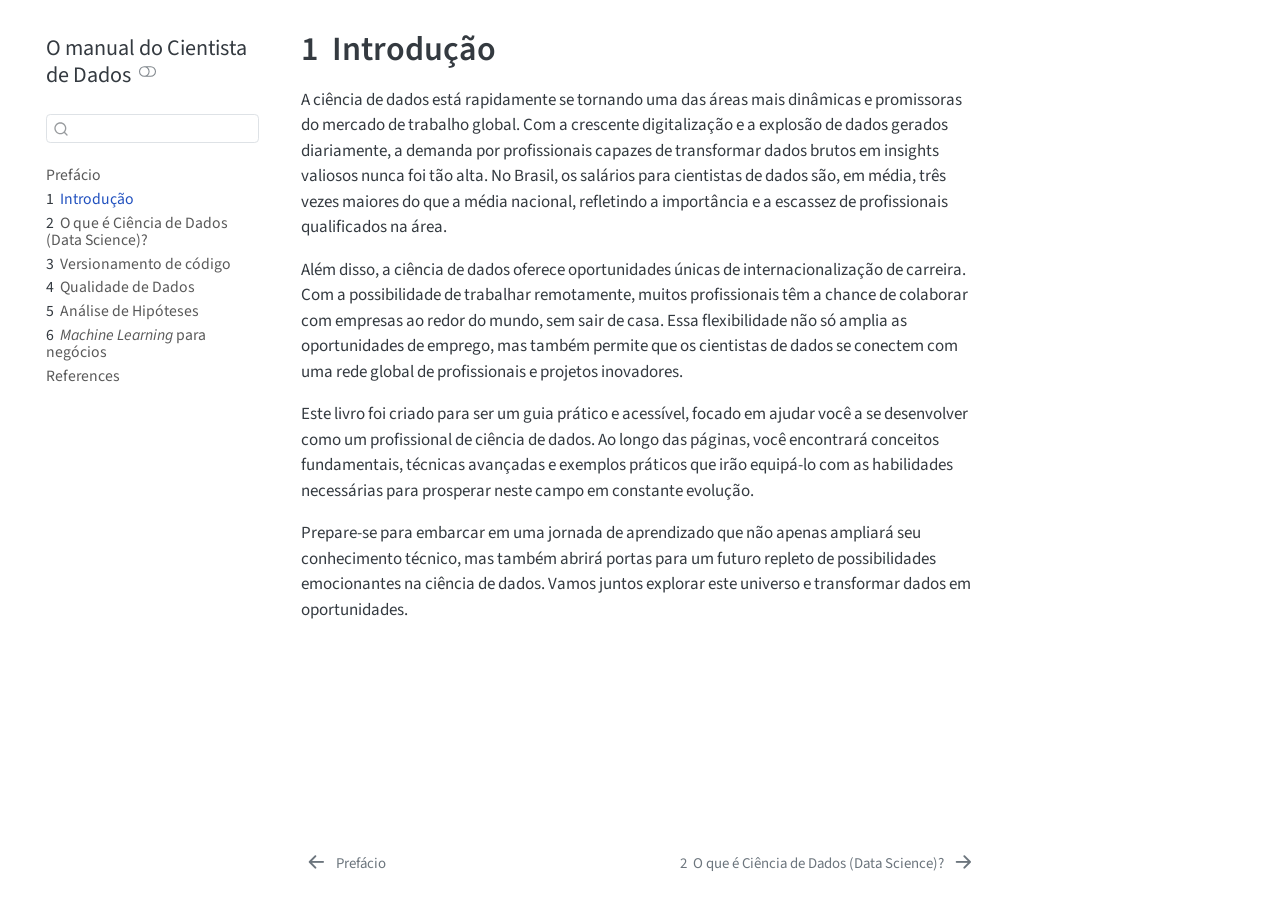
==== commit 5212afa5: "fix: merge conflicts" ====
--- a/docs/intro.html
+++ b/docs/intro.html
@@ -131,20 +131,26 @@
 </li>
         <li class="sidebar-item">
   <div class="sidebar-item-container"> 
+  <a href="./versionamento.html" class="sidebar-item-text sidebar-link">
+ <span class="menu-text"><span class="chapter-number">3</span>&nbsp; <span class="chapter-title">Versionamento de código</span></span></a>
+  </div>
+</li>
+        <li class="sidebar-item">
+  <div class="sidebar-item-container"> 
   <a href="./qualidade_de_dados.html" class="sidebar-item-text sidebar-link">
- <span class="menu-text"><span class="chapter-number">3</span>&nbsp; <span class="chapter-title">Qualidade de Dados</span></span></a>
+ <span class="menu-text"><span class="chapter-number">4</span>&nbsp; <span class="chapter-title">Qualidade de Dados</span></span></a>
   </div>
 </li>
         <li class="sidebar-item">
   <div class="sidebar-item-container"> 
   <a href="./teste_de_hipoteses.html" class="sidebar-item-text sidebar-link">
- <span class="menu-text"><span class="chapter-number">4</span>&nbsp; <span class="chapter-title">Análise de Hipóteses</span></span></a>
+ <span class="menu-text"><span class="chapter-number">5</span>&nbsp; <span class="chapter-title">Análise de Hipóteses</span></span></a>
   </div>
 </li>
         <li class="sidebar-item">
   <div class="sidebar-item-container"> 
   <a href="./machine_learning.html" class="sidebar-item-text sidebar-link">
- <span class="menu-text"><span class="chapter-number">5</span>&nbsp; <span class="chapter-title"><em>Machine Learning</em> para negócios</span></span></a>
+ <span class="menu-text"><span class="chapter-number">6</span>&nbsp; <span class="chapter-title"><em>Machine Learning</em> para negócios</span></span></a>
   </div>
 </li>
         <li class="sidebar-item">
